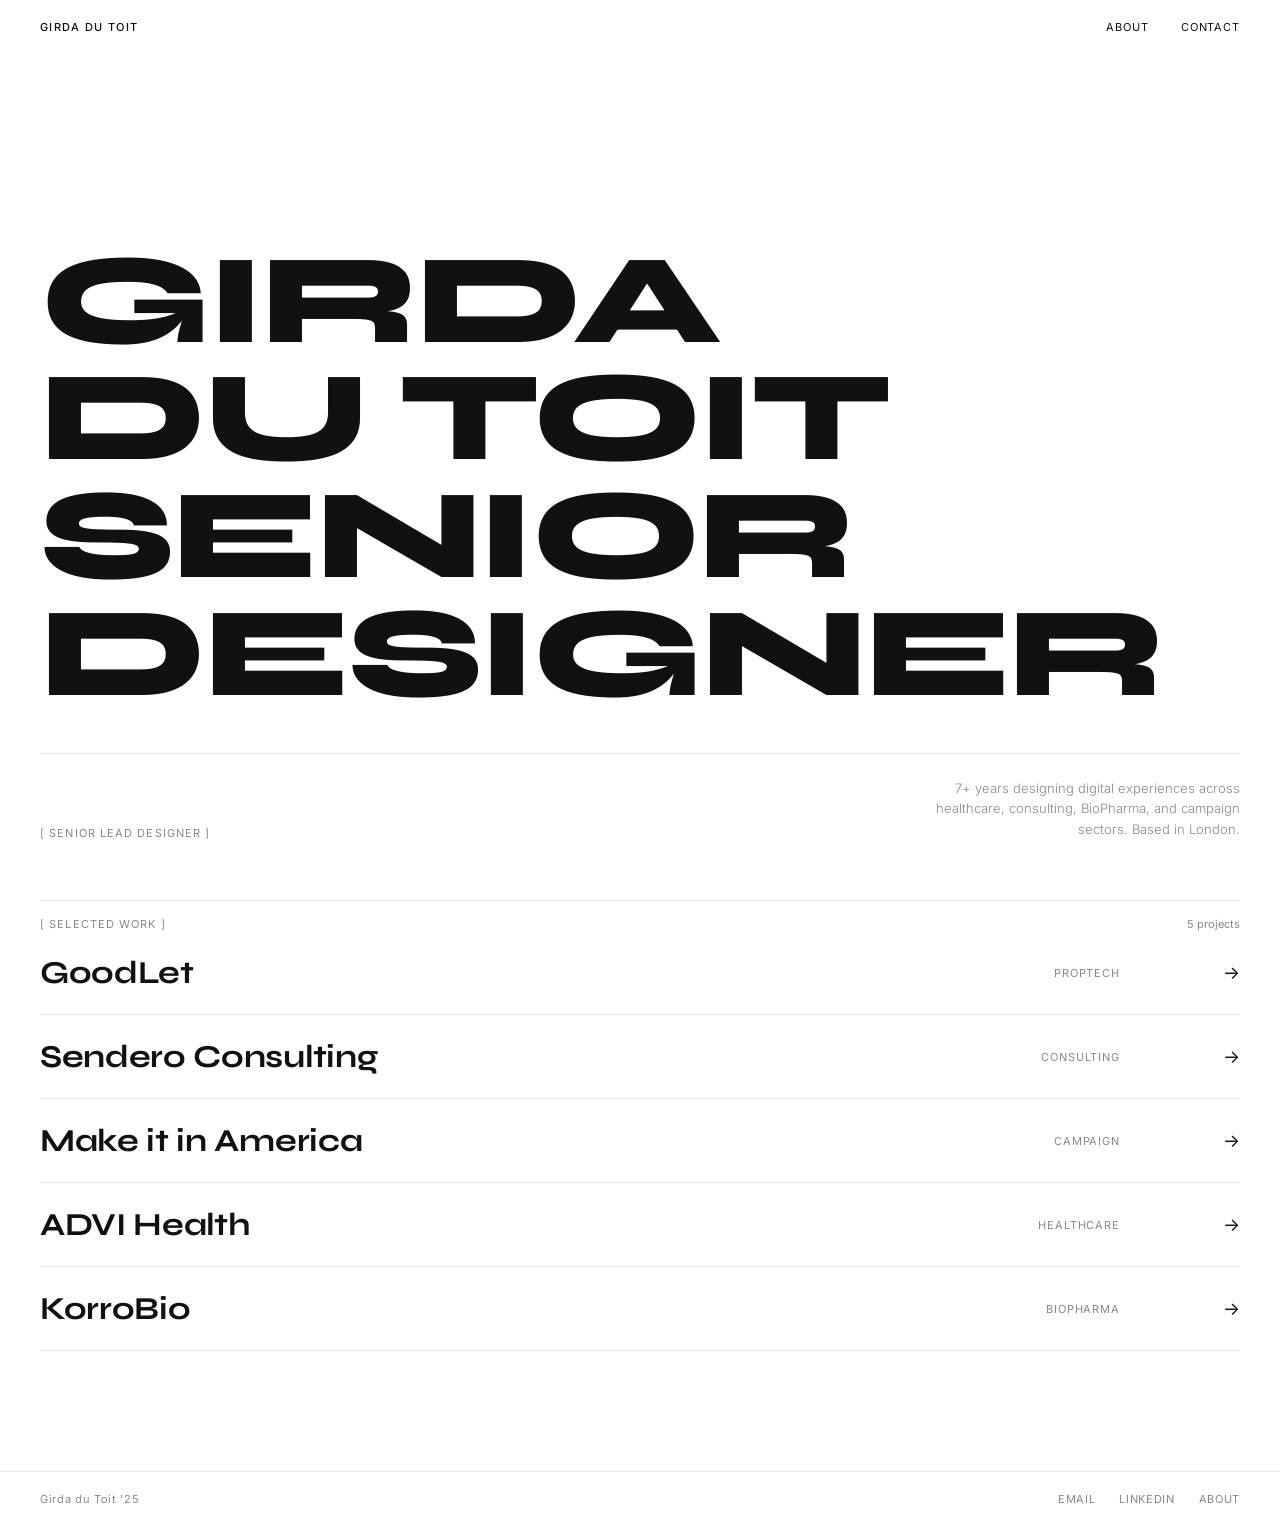
==== index.html @ a4d141b9 "Add files via upload" ====
<!DOCTYPE html>
<html lang="en">
<head>
    <meta charset="UTF-8">
    <meta name="viewport" content="width=device-width, initial-scale=1.0">
    <title>Girda du Toit — Senior Lead Designer</title>
    <meta name="description" content="Girda du Toit — Senior Lead Designer. 7+ years designing digital experiences across healthcare, consulting, BioPharma, and campaign sectors.">
    <link rel="preconnect" href="https://fonts.googleapis.com">
    <link rel="preconnect" href="https://fonts.gstatic.com" crossorigin>
    <link href="https://fonts.googleapis.com/css2?family=Inter:wght@300;400;500&family=Syne:wght@700;800&display=swap" rel="stylesheet">
    <link rel="icon" href="data:image/svg+xml,<svg xmlns='http://www.w3.org/2000/svg' viewBox='0 0 32 32'><rect width='32' height='32' fill='%23111'/><text x='6' y='23' font-size='18' font-weight='900' fill='white' font-family='sans-serif'>G</text></svg>">
    <style>
        *, *::before, *::after { box-sizing: border-box; margin: 0; padding: 0; }
        html { scroll-behavior: smooth; }

        :root {
            --black: #111111;
            --white: #ffffff;
            --grey: #888888;
            --light: #f5f5f5;
            --border: #e8e8e8;
        }

        body {
            font-family: 'Inter', sans-serif;
            background: var(--white);
            color: var(--black);
            min-height: 100vh;
            -webkit-font-smoothing: antialiased;
            overflow-x: hidden;
        }

        /* ── NAV ── */
        nav {
            position: fixed;
            top: 0; left: 0; right: 0;
            z-index: 50;
            display: flex;
            align-items: center;
            justify-content: space-between;
            padding: 20px 40px;
            background: rgba(255,255,255,0.92);
            backdrop-filter: blur(12px);
        }
        .nav-name {
            font-family: 'Inter', sans-serif;
            font-size: 11px;
            font-weight: 500;
            letter-spacing: 0.12em;
            text-transform: uppercase;
            color: var(--black);
            text-decoration: none;
        }
        .nav-links {
            display: flex;
            align-items: center;
            gap: 32px;
        }
        .nav-links a {
            font-size: 11px;
            font-weight: 400;
            letter-spacing: 0.08em;
            text-transform: uppercase;
            color: var(--black);
            text-decoration: none;
            transition: color 0.2s;
        }
        .nav-links a:hover { color: var(--grey); }

        /* ── HERO ── */
        .hero {
            min-height: 100vh;
            display: flex;
            flex-direction: column;
            justify-content: flex-end;
            padding: 0 40px 60px;
        }
        .hero-title {
            font-family: 'Syne', sans-serif;
            font-weight: 800;
            font-size: clamp(3.5rem, 10vw, 9rem);
            line-height: 0.92;
            letter-spacing: -0.02em;
            text-transform: uppercase;
            color: var(--black);
            margin-bottom: 40px;
        }
        .hero-meta {
            display: flex;
            align-items: flex-end;
            justify-content: space-between;
            flex-wrap: wrap;
            gap: 20px;
            border-top: 1px solid var(--border);
            padding-top: 24px;
        }
        .hero-role {
            font-size: 11px;
            font-weight: 400;
            letter-spacing: 0.1em;
            text-transform: uppercase;
            color: var(--grey);
        }
        .hero-desc {
            font-size: 13px;
            font-weight: 300;
            line-height: 1.6;
            color: var(--grey);
            max-width: 320px;
            text-align: right;
        }

        /* ── WORK SECTION ── */
        .work-section {
            padding: 0 40px 120px;
        }
        .work-header {
            display: flex;
            align-items: baseline;
            justify-content: space-between;
            border-top: 1px solid var(--border);
            padding-top: 16px;
            margin-bottom: 0;
        }
        .work-label {
            font-size: 11px;
            font-weight: 400;
            letter-spacing: 0.1em;
            text-transform: uppercase;
            color: var(--grey);
        }
        .work-count {
            font-size: 11px;
            color: var(--grey);
        }

        /* ── PROJECT ROWS ── */
        .project-row {
            display: grid;
            grid-template-columns: 1fr 120px 120px;
            align-items: center;
            padding: 22px 0;
            border-bottom: 1px solid var(--border);
            text-decoration: none;
            color: var(--black);
            transition: background 0.2s;
            cursor: pointer;
        }
        .project-row:hover { background: var(--light); margin: 0 -40px; padding-left: 40px; padding-right: 40px; }
        .project-name {
            font-family: 'Syne', sans-serif;
            font-size: clamp(1.2rem, 3vw, 2rem);
            font-weight: 700;
            letter-spacing: -0.01em;
            transition: opacity 0.2s;
        }
        .project-row:hover .project-name { opacity: 0.6; }
        .project-sector {
            font-size: 11px;
            font-weight: 400;
            letter-spacing: 0.08em;
            text-transform: uppercase;
            color: var(--grey);
            text-align: right;
        }
        .project-arrow {
            text-align: right;
            font-size: 18px;
            color: var(--black);
            transition: transform 0.2s;
        }
        .project-row:hover .project-arrow { transform: translateX(4px); }

        /* ── FOOTER ── */
        footer {
            display: flex;
            align-items: center;
            justify-content: space-between;
            padding: 20px 40px;
            border-top: 1px solid var(--border);
            flex-wrap: wrap;
            gap: 12px;
        }
        footer span {
            font-size: 11px;
            color: var(--grey);
            letter-spacing: 0.06em;
        }
        .footer-links {
            display: flex;
            gap: 24px;
        }
        .footer-links a {
            font-size: 11px;
            color: var(--grey);
            text-decoration: none;
            letter-spacing: 0.06em;
            text-transform: uppercase;
            transition: color 0.2s;
        }
        .footer-links a:hover { color: var(--black); }

        /* ── MOBILE ── */
        @media (max-width: 640px) {
            nav { padding: 16px 20px; }
            .hero { padding: 0 20px 48px; }
            .hero-desc { text-align: left; }
            .work-section { padding: 0 20px 80px; }
            .project-row { grid-template-columns: 1fr 80px; }
            .project-sector { display: none; }
            .project-row:hover { margin: 0 -20px; padding-left: 20px; padding-right: 20px; }
            footer { padding: 20px; }
        }
    </style>
</head>
<body>

<!-- NAV -->
<nav>
    <a href="index.html" class="nav-name">Girda du Toit</a>
    <div class="nav-links">
        <a href="about.html">About</a>
        <a href="mailto:girdadutoit@gmail.com">Contact</a>
    </div>
</nav>

<!-- HERO -->
<section class="hero">
    <h1 class="hero-title">Girda<br>du Toit<br>Senior<br>Designer</h1>
    <div class="hero-meta">
        <span class="hero-role">[ Senior Lead Designer ]</span>
        <p class="hero-desc">7+ years designing digital experiences across healthcare, consulting, BioPharma, and campaign sectors. Based in London.</p>
    </div>
</section>

<!-- WORK -->
<section class="work-section">
    <div class="work-header">
        <span class="work-label">[ Selected Work ]</span>
        <span class="work-count">5 projects</span>
    </div>
    <div id="project-list"></div>
</section>

<!-- FOOTER -->
<footer>
    <span>Girda du Toit '25</span>
    <div class="footer-links">
        <a href="mailto:girdadutoit@gmail.com">Email</a>
        <a href="https://www.linkedin.com/in/girdadutoit" target="_blank">LinkedIn</a>
        <a href="about.html">About</a>
    </div>
</footer>

<script>
    const projects = [
        { name: 'GoodLet',             sector: 'PropTech',     url: 'goodlet-case-study.html' },
        { name: 'Sendero Consulting',  sector: 'Consulting',   url: 'sendero-case-study.html' },
        { name: 'Make it in America',  sector: 'Campaign',     url: 'makeit-case-study.html' },
        { name: 'ADVI Health',         sector: 'Healthcare',   url: 'advi-case-study.html' },
        { name: 'KorroBio',            sector: 'BioPharma',    url: 'korrobio-case-study.html' },
    ];

    document.getElementById('project-list').innerHTML = projects.map(p => `
        <a class="project-row" href="${p.url}">
            <span class="project-name">${p.name}</span>
            <span class="project-sector">${p.sector}</span>
            <span class="project-arrow">→</span>
        </a>
    `).join('');
</script>

</body>
</html>
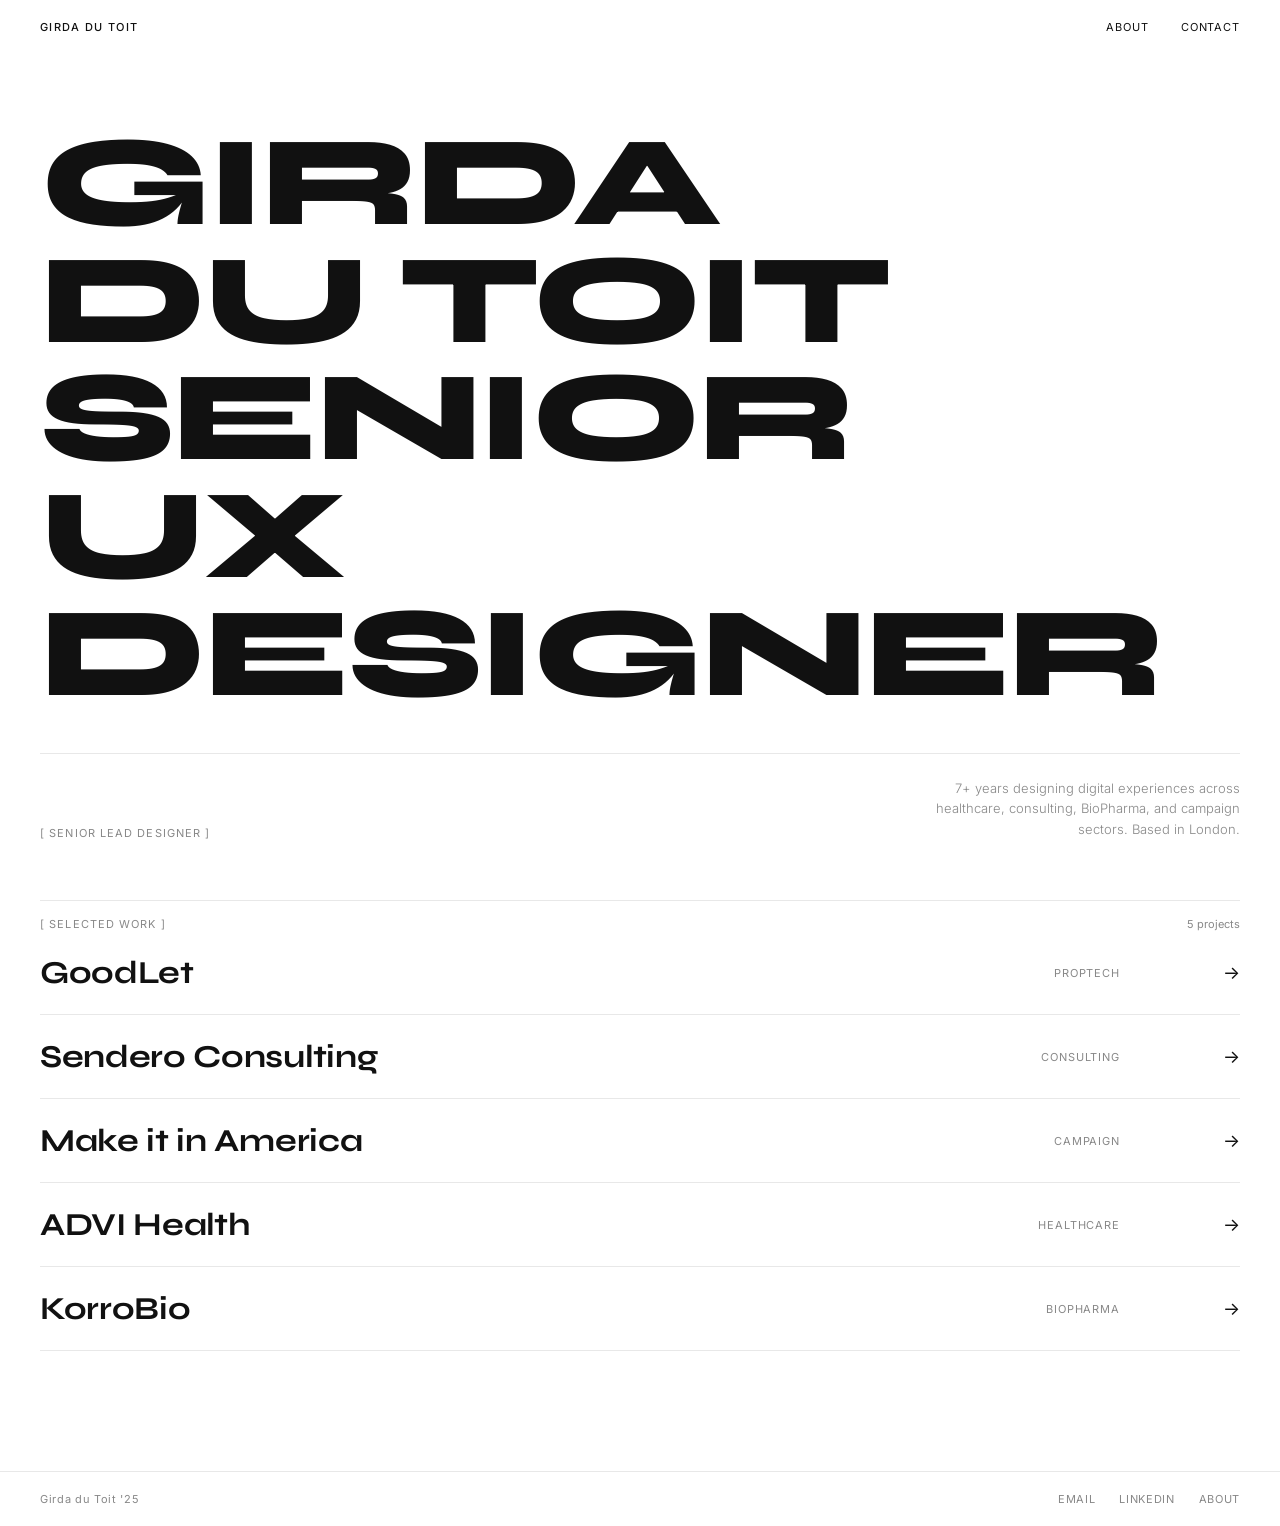
==== commit 6a5890e4: "Update job title from Designer to UX Designer" ====
--- a/index.html
+++ b/index.html
@@ -226,7 +226,7 @@
 
 <!-- HERO -->
 <section class="hero">
-    <h1 class="hero-title">Girda<br>du Toit<br>Senior<br>Designer</h1>
+    <h1 class="hero-title">Girda<br>du Toit<br>Senior<br>UX<br>Designer</h1>
     <div class="hero-meta">
         <span class="hero-role">[ Senior Lead Designer ]</span>
         <p class="hero-desc">7+ years designing digital experiences across healthcare, consulting, BioPharma, and campaign sectors. Based in London.</p>
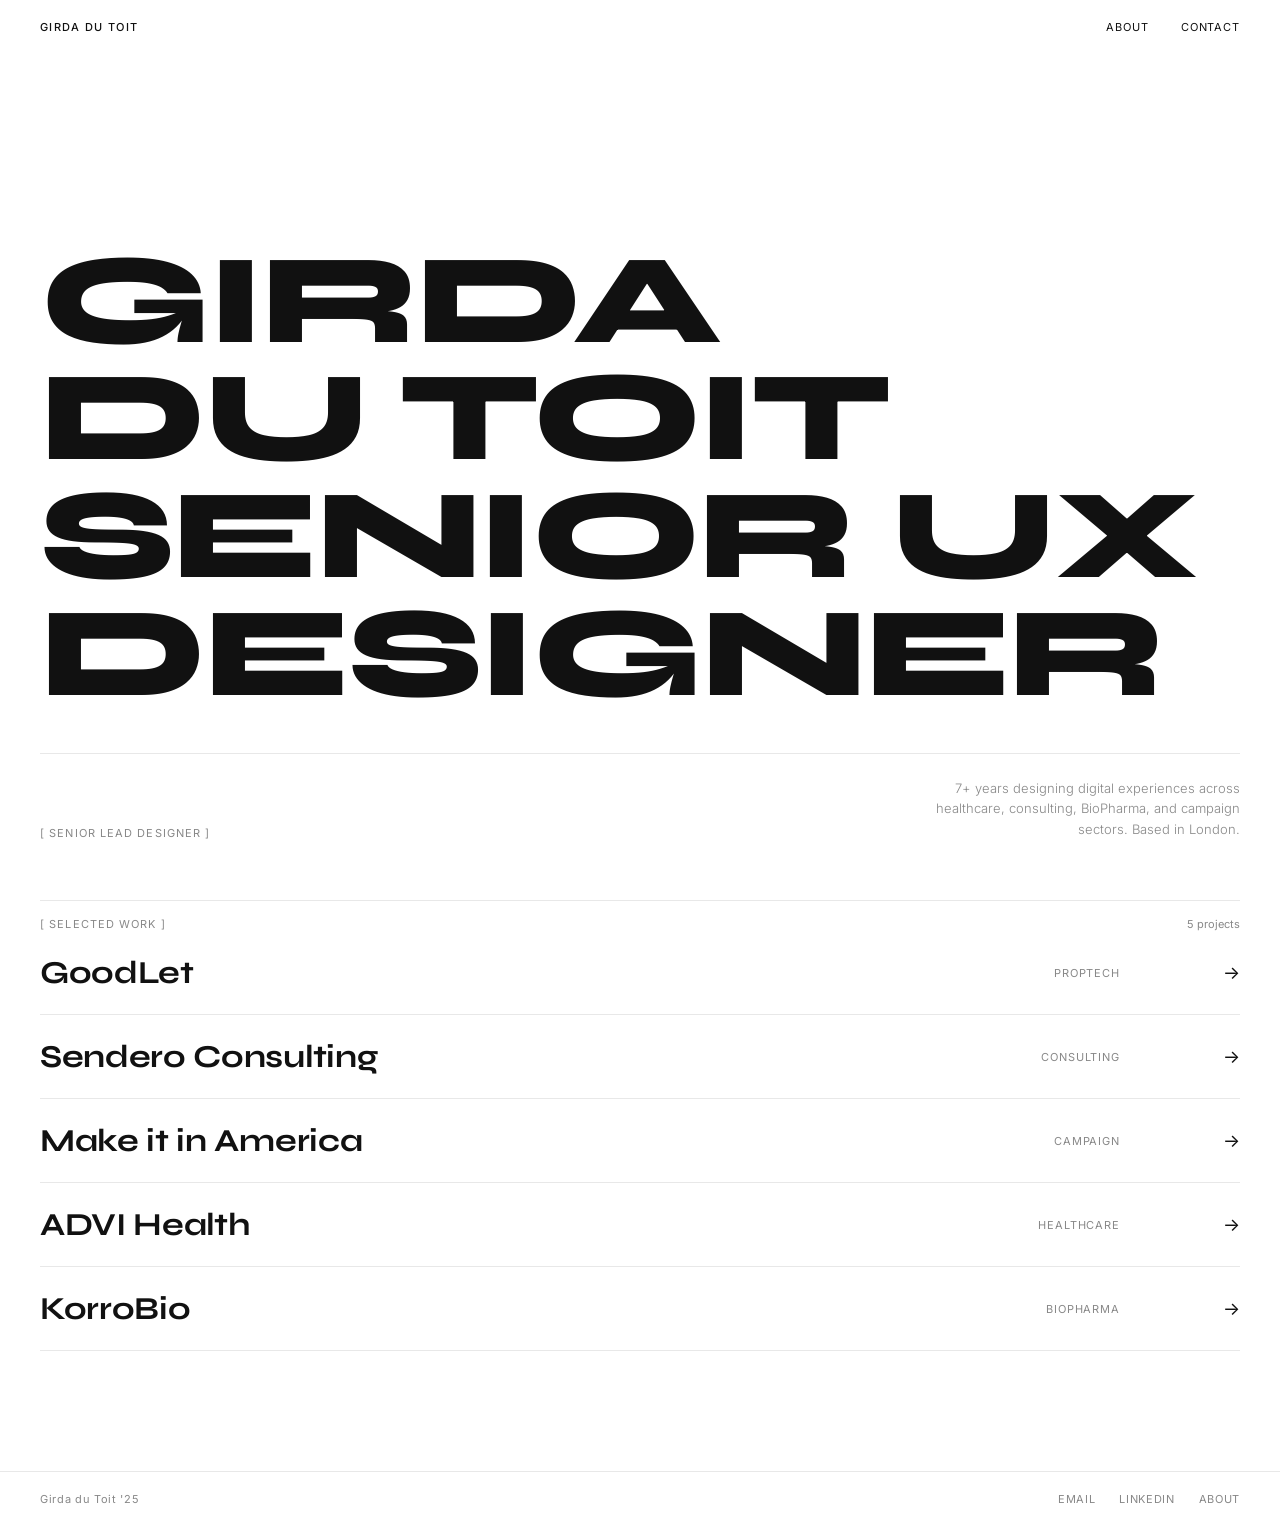
==== commit 990e4abb: "Update index.html" ====
--- a/index.html
+++ b/index.html
@@ -226,7 +226,7 @@
 
 <!-- HERO -->
 <section class="hero">
-    <h1 class="hero-title">Girda<br>du Toit<br>Senior<br>UX<br>Designer</h1>
+    <h1 class="hero-title">Girda<br>du Toit<br>Senior UX<br>Designer</h1>
     <div class="hero-meta">
         <span class="hero-role">[ Senior Lead Designer ]</span>
         <p class="hero-desc">7+ years designing digital experiences across healthcare, consulting, BioPharma, and campaign sectors. Based in London.</p>
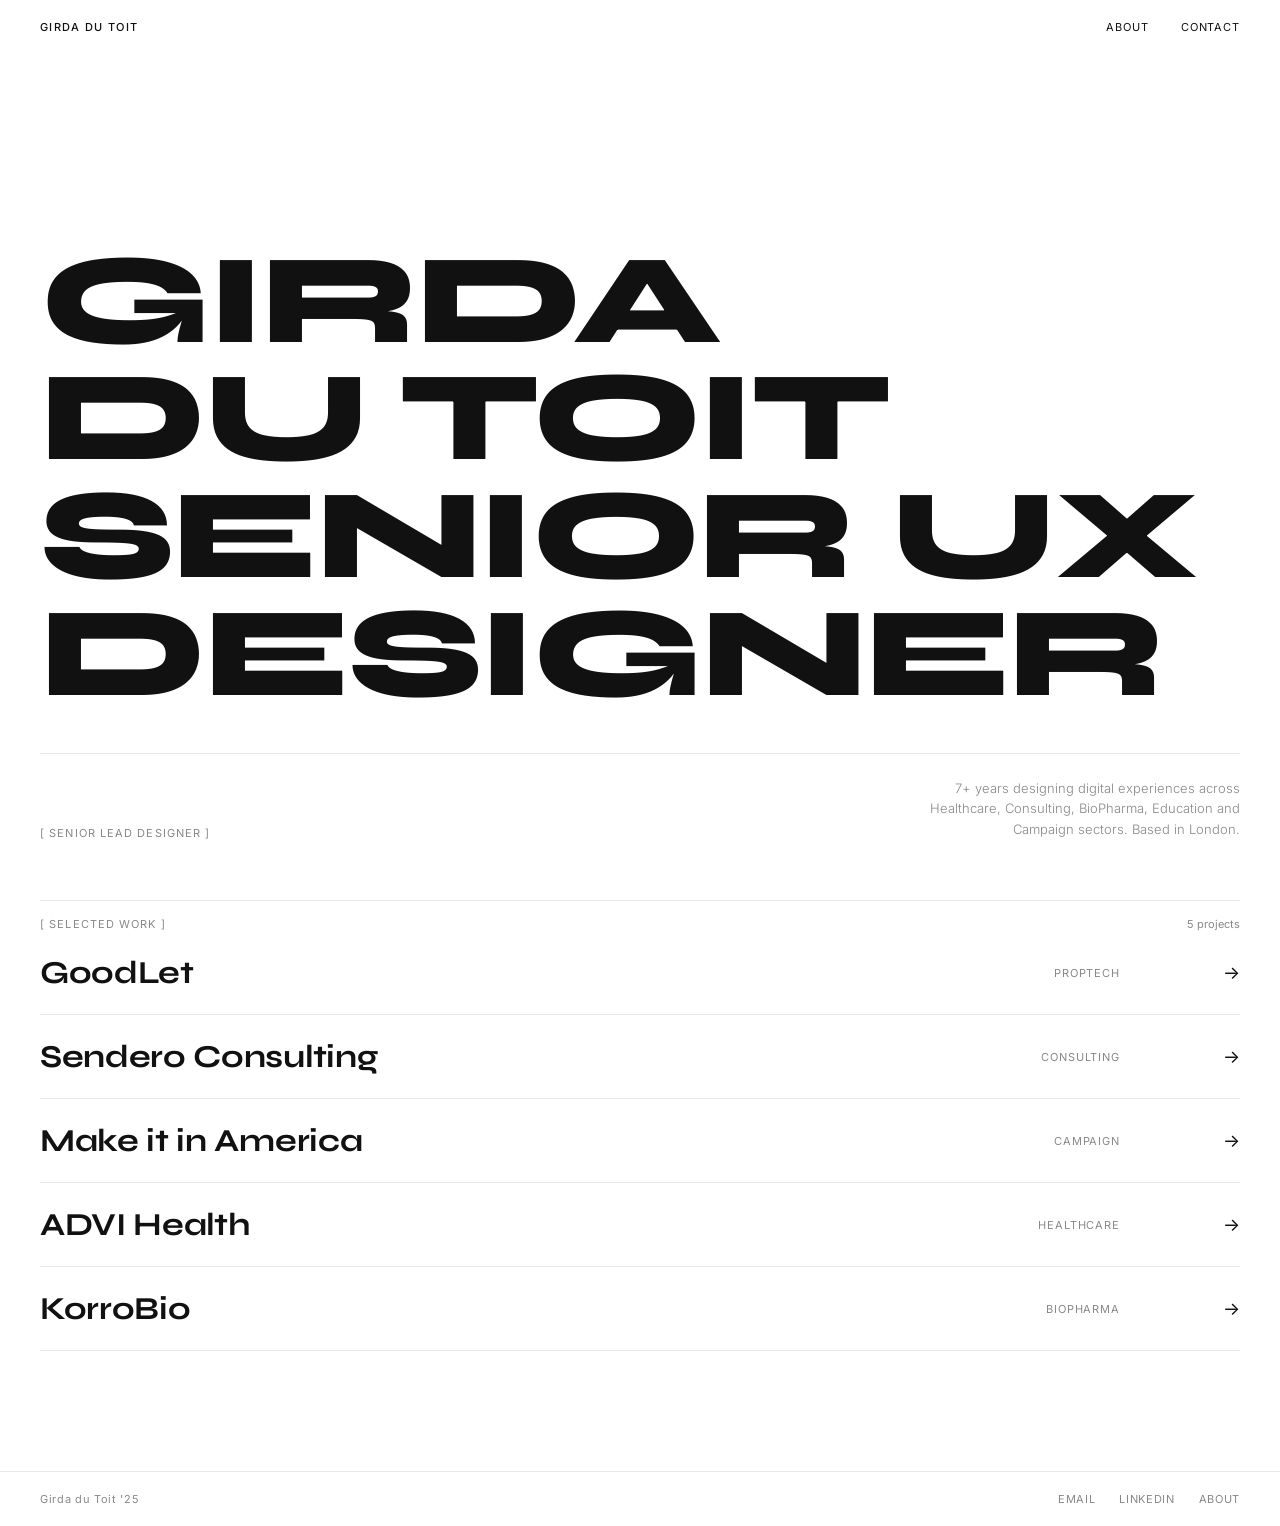
==== commit 4994ea77: "Update hero description with new sectors" ====
--- a/index.html
+++ b/index.html
@@ -229,7 +229,7 @@
     <h1 class="hero-title">Girda<br>du Toit<br>Senior UX<br>Designer</h1>
     <div class="hero-meta">
         <span class="hero-role">[ Senior Lead Designer ]</span>
-        <p class="hero-desc">7+ years designing digital experiences across healthcare, consulting, BioPharma, and campaign sectors. Based in London.</p>
+        <p class="hero-desc">7+ years designing digital experiences across Healthcare, Consulting, BioPharma, Education and Campaign sectors. Based in London.</p>
     </div>
 </section>
 
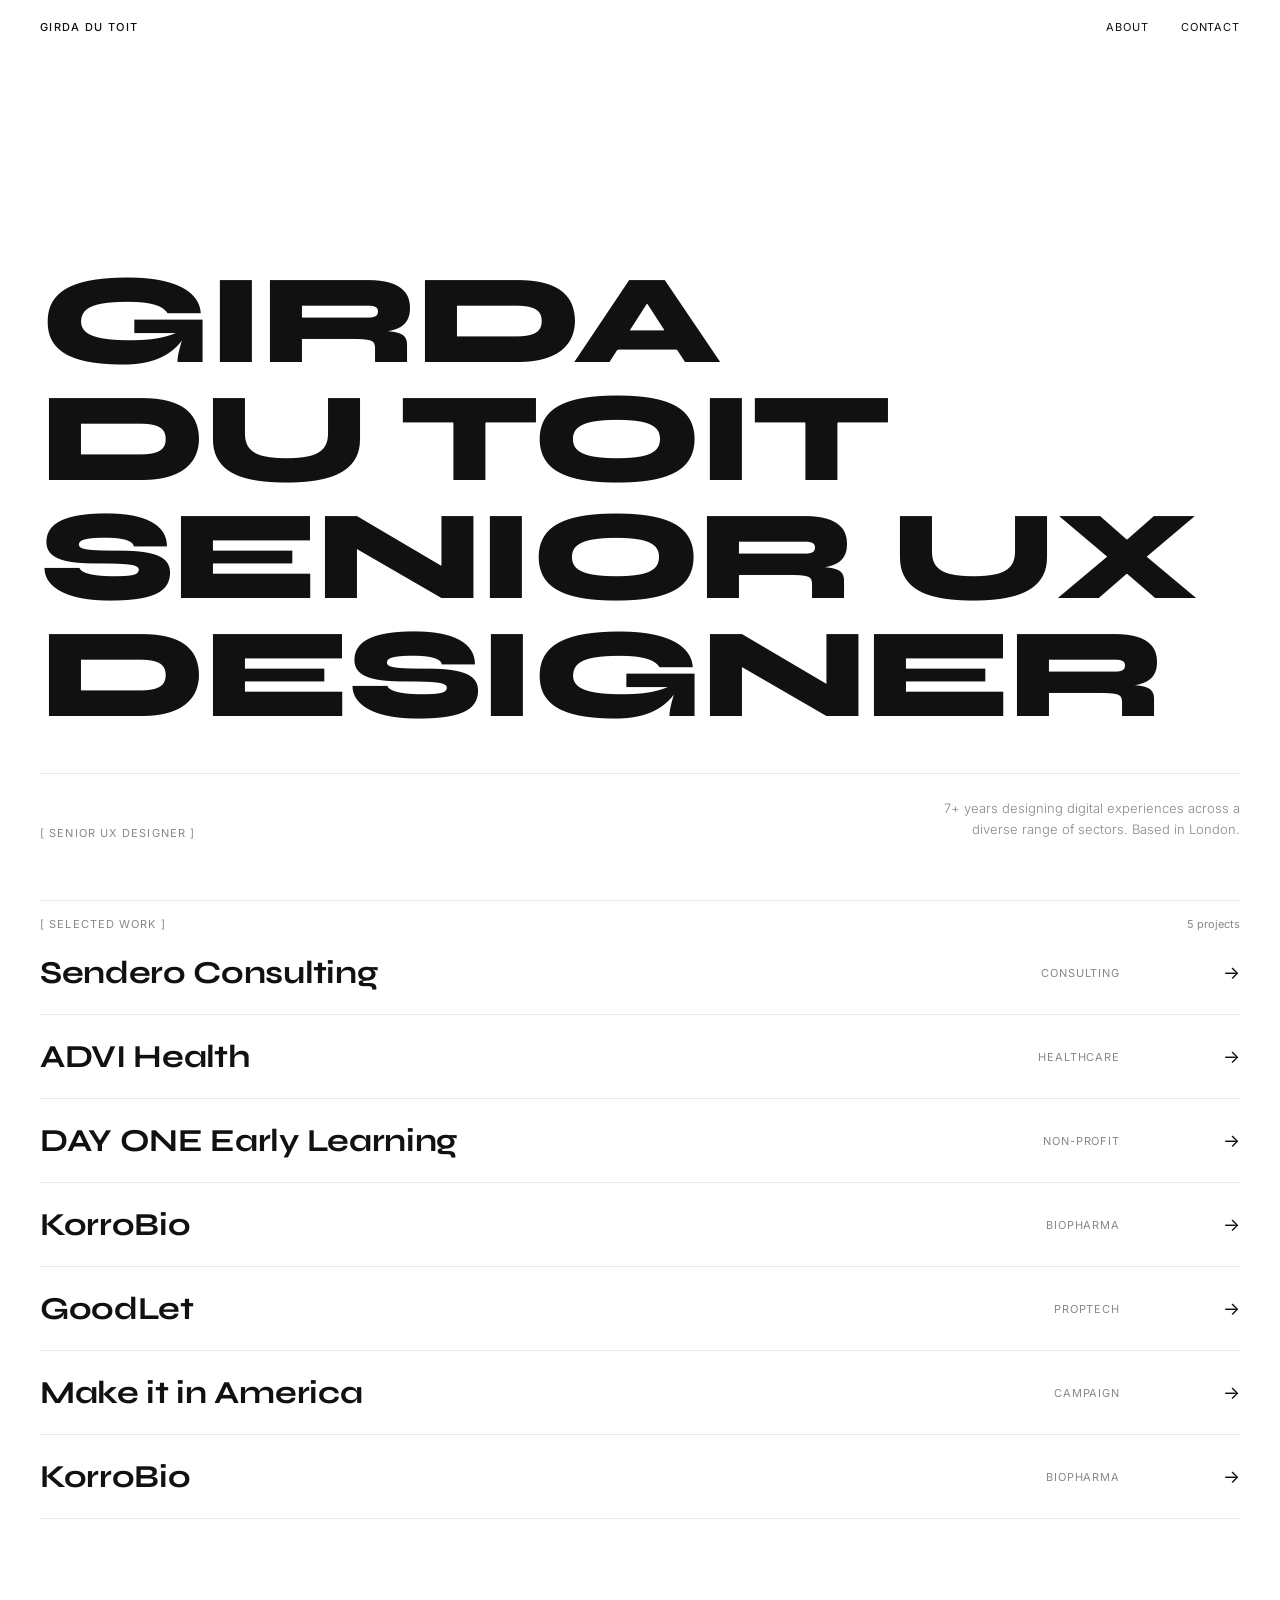
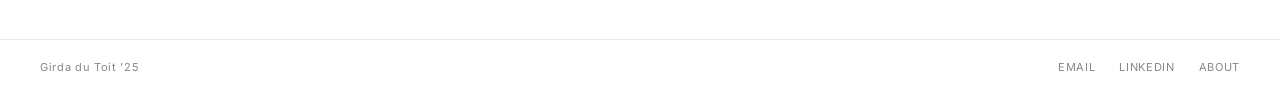
==== commit 3091d5e4: "Update title and role to Senior UX Designer" ====
--- a/index.html
+++ b/index.html
@@ -3,8 +3,8 @@
 <head>
     <meta charset="UTF-8">
     <meta name="viewport" content="width=device-width, initial-scale=1.0">
-    <title>Girda du Toit — Senior Lead Designer</title>
-    <meta name="description" content="Girda du Toit — Senior Lead Designer. 7+ years designing digital experiences across healthcare, consulting, BioPharma, and campaign sectors.">
+    <title>Girda du Toit — Senior UX Designer</title>
+    <meta name="description" content="Girda du Toit — Senior UX Designer. 7+ years designing digital experiences across a diverse range of sectors.">
     <link rel="preconnect" href="https://fonts.googleapis.com">
     <link rel="preconnect" href="https://fonts.gstatic.com" crossorigin>
     <link href="https://fonts.googleapis.com/css2?family=Inter:wght@300;400;500&family=Syne:wght@700;800&display=swap" rel="stylesheet">
@@ -228,8 +228,8 @@
 <section class="hero">
     <h1 class="hero-title">Girda<br>du Toit<br>Senior UX<br>Designer</h1>
     <div class="hero-meta">
-        <span class="hero-role">[ Senior Lead Designer ]</span>
-        <p class="hero-desc">7+ years designing digital experiences across Healthcare, Consulting, BioPharma, Education and Campaign sectors. Based in London.</p>
+        <span class="hero-role">[ Senior UX Designer ]</span>
+        <p class="hero-desc">7+ years designing digital experiences across a diverse range of sectors. Based in London.</p>
     </div>
 </section>
 
@@ -254,10 +254,12 @@
 
 <script>
     const projects = [
+        { name: 'Sendero Consulting',  sector: 'Consulting',   url: 'sendero-case-study.html' },
+        { name: 'ADVI Health',         sector: 'Healthcare',   url: 'advi-case-study.html' },
+        { name: 'DAY ONE Early Learning', sector: 'Non-profit',    url: 'korrobio-case-study.html' },
+        { name: 'KorroBio',            sector: 'BioPharma',    url: 'korrobio-case-study.html' },
         { name: 'GoodLet',             sector: 'PropTech',     url: 'goodlet-case-study.html' },
-        { name: 'Sendero Consulting',  sector: 'Consulting',   url: 'sendero-case-study.html' },
         { name: 'Make it in America',  sector: 'Campaign',     url: 'makeit-case-study.html' },
-        { name: 'ADVI Health',         sector: 'Healthcare',   url: 'advi-case-study.html' },
         { name: 'KorroBio',            sector: 'BioPharma',    url: 'korrobio-case-study.html' },
     ];
 
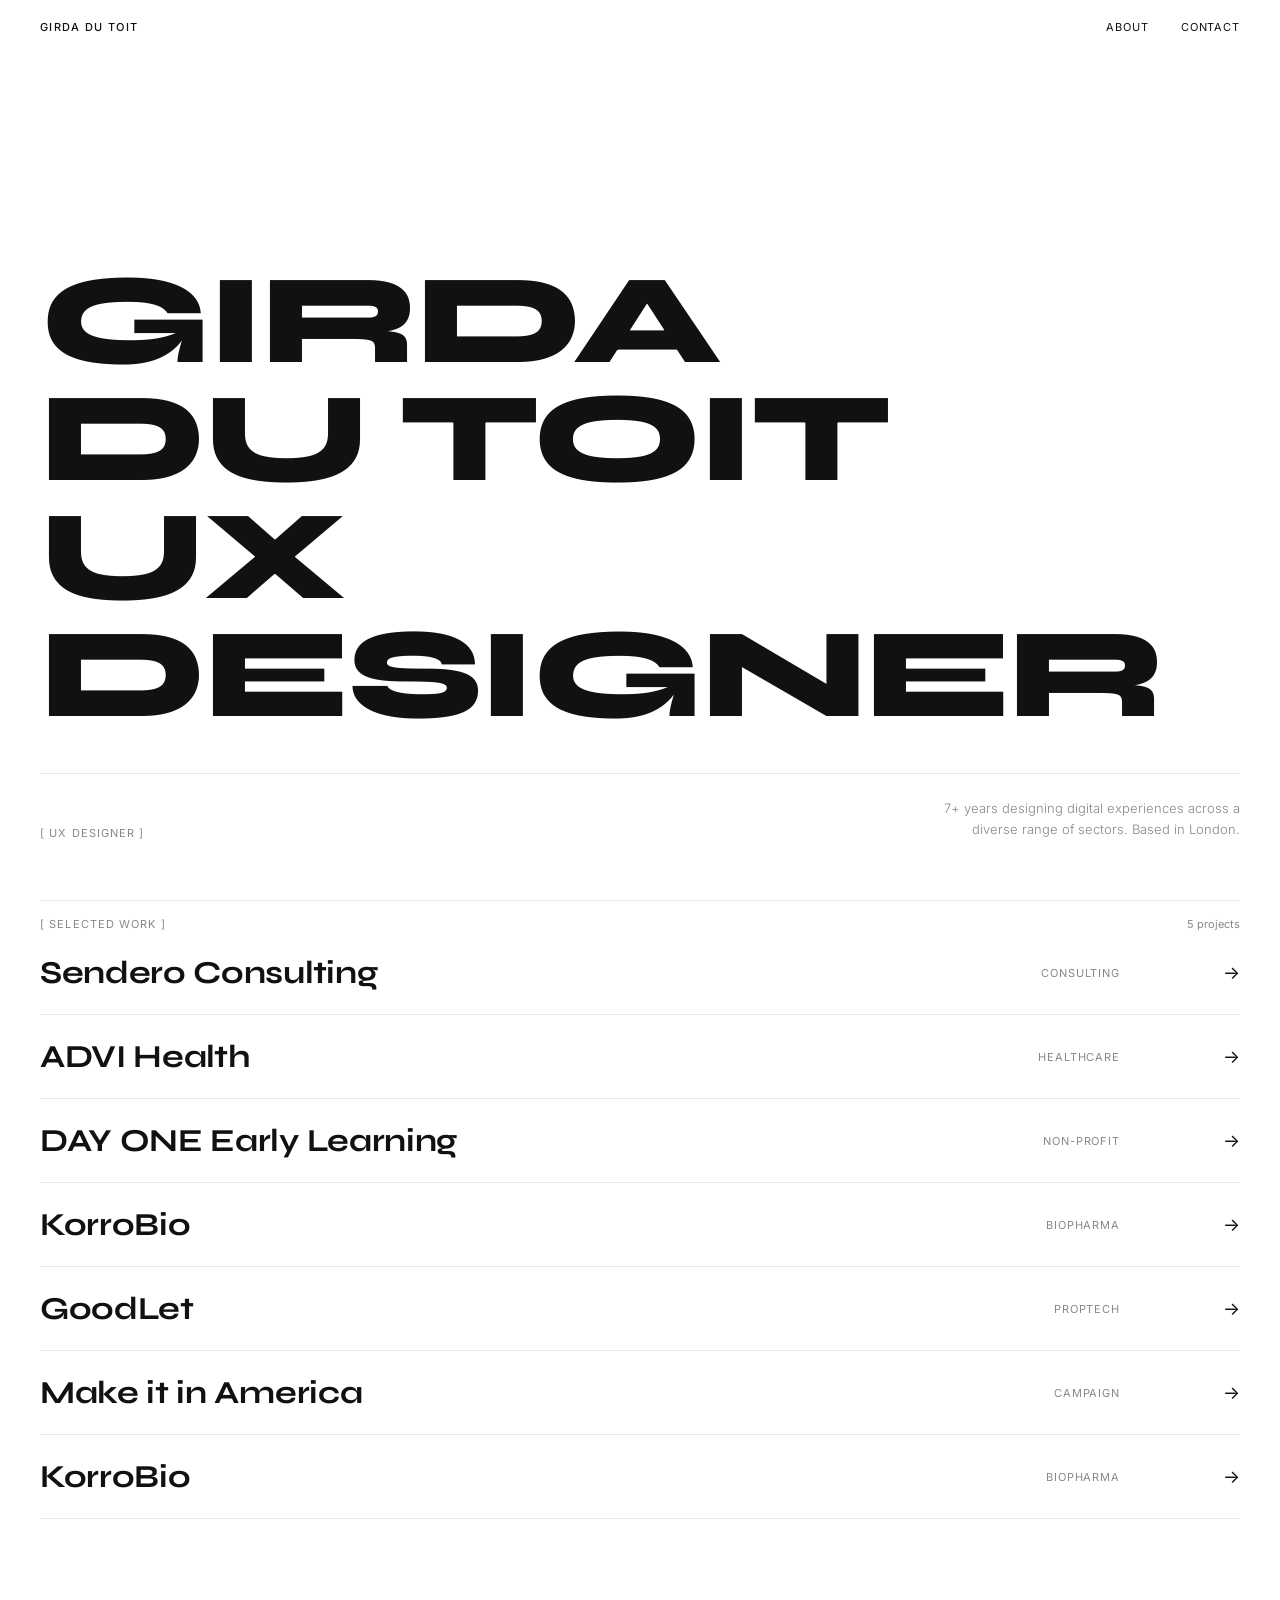
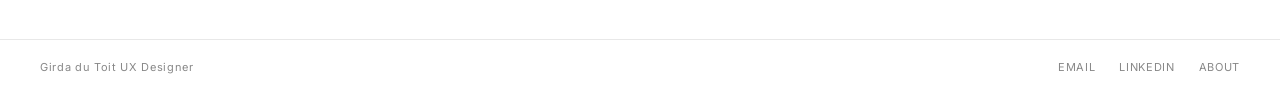
==== commit 47a283a5: "Update title and role from 'Senior UX Designer' to 'UX Designer'" ====
--- a/index.html
+++ b/index.html
@@ -3,8 +3,8 @@
 <head>
     <meta charset="UTF-8">
     <meta name="viewport" content="width=device-width, initial-scale=1.0">
-    <title>Girda du Toit — Senior UX Designer</title>
-    <meta name="description" content="Girda du Toit — Senior UX Designer. 7+ years designing digital experiences across a diverse range of sectors.">
+    <title>Girda du Toit — UX Designer</title>
+    <meta name="description" content="Girda du Toit — UX Designer. 7+ years designing digital experiences across a diverse range of sectors.">
     <link rel="preconnect" href="https://fonts.googleapis.com">
     <link rel="preconnect" href="https://fonts.gstatic.com" crossorigin>
     <link href="https://fonts.googleapis.com/css2?family=Inter:wght@300;400;500&family=Syne:wght@700;800&display=swap" rel="stylesheet">
@@ -226,9 +226,9 @@
 
 <!-- HERO -->
 <section class="hero">
-    <h1 class="hero-title">Girda<br>du Toit<br>Senior UX<br>Designer</h1>
+    <h1 class="hero-title">Girda<br>du Toit<br> UX<br>Designer</h1>
     <div class="hero-meta">
-        <span class="hero-role">[ Senior UX Designer ]</span>
+        <span class="hero-role">[ UX Designer ]</span>
         <p class="hero-desc">7+ years designing digital experiences across a diverse range of sectors. Based in London.</p>
     </div>
 </section>
@@ -244,7 +244,7 @@
 
 <!-- FOOTER -->
 <footer>
-    <span>Girda du Toit '25</span>
+    <span>Girda du Toit UX Designer</span>
     <div class="footer-links">
         <a href="mailto:girdadutoit@gmail.com">Email</a>
         <a href="https://www.linkedin.com/in/girdadutoit" target="_blank">LinkedIn</a>
@@ -256,7 +256,7 @@
     const projects = [
         { name: 'Sendero Consulting',  sector: 'Consulting',   url: 'sendero-case-study.html' },
         { name: 'ADVI Health',         sector: 'Healthcare',   url: 'advi-case-study.html' },
-        { name: 'DAY ONE Early Learning', sector: 'Non-profit',    url: 'korrobio-case-study.html' },
+        { name: 'DAY ONE Early Learning', sector: 'Non-profit',    url: 'dayone-case-study.html' },
         { name: 'KorroBio',            sector: 'BioPharma',    url: 'korrobio-case-study.html' },
         { name: 'GoodLet',             sector: 'PropTech',     url: 'goodlet-case-study.html' },
         { name: 'Make it in America',  sector: 'Campaign',     url: 'makeit-case-study.html' },
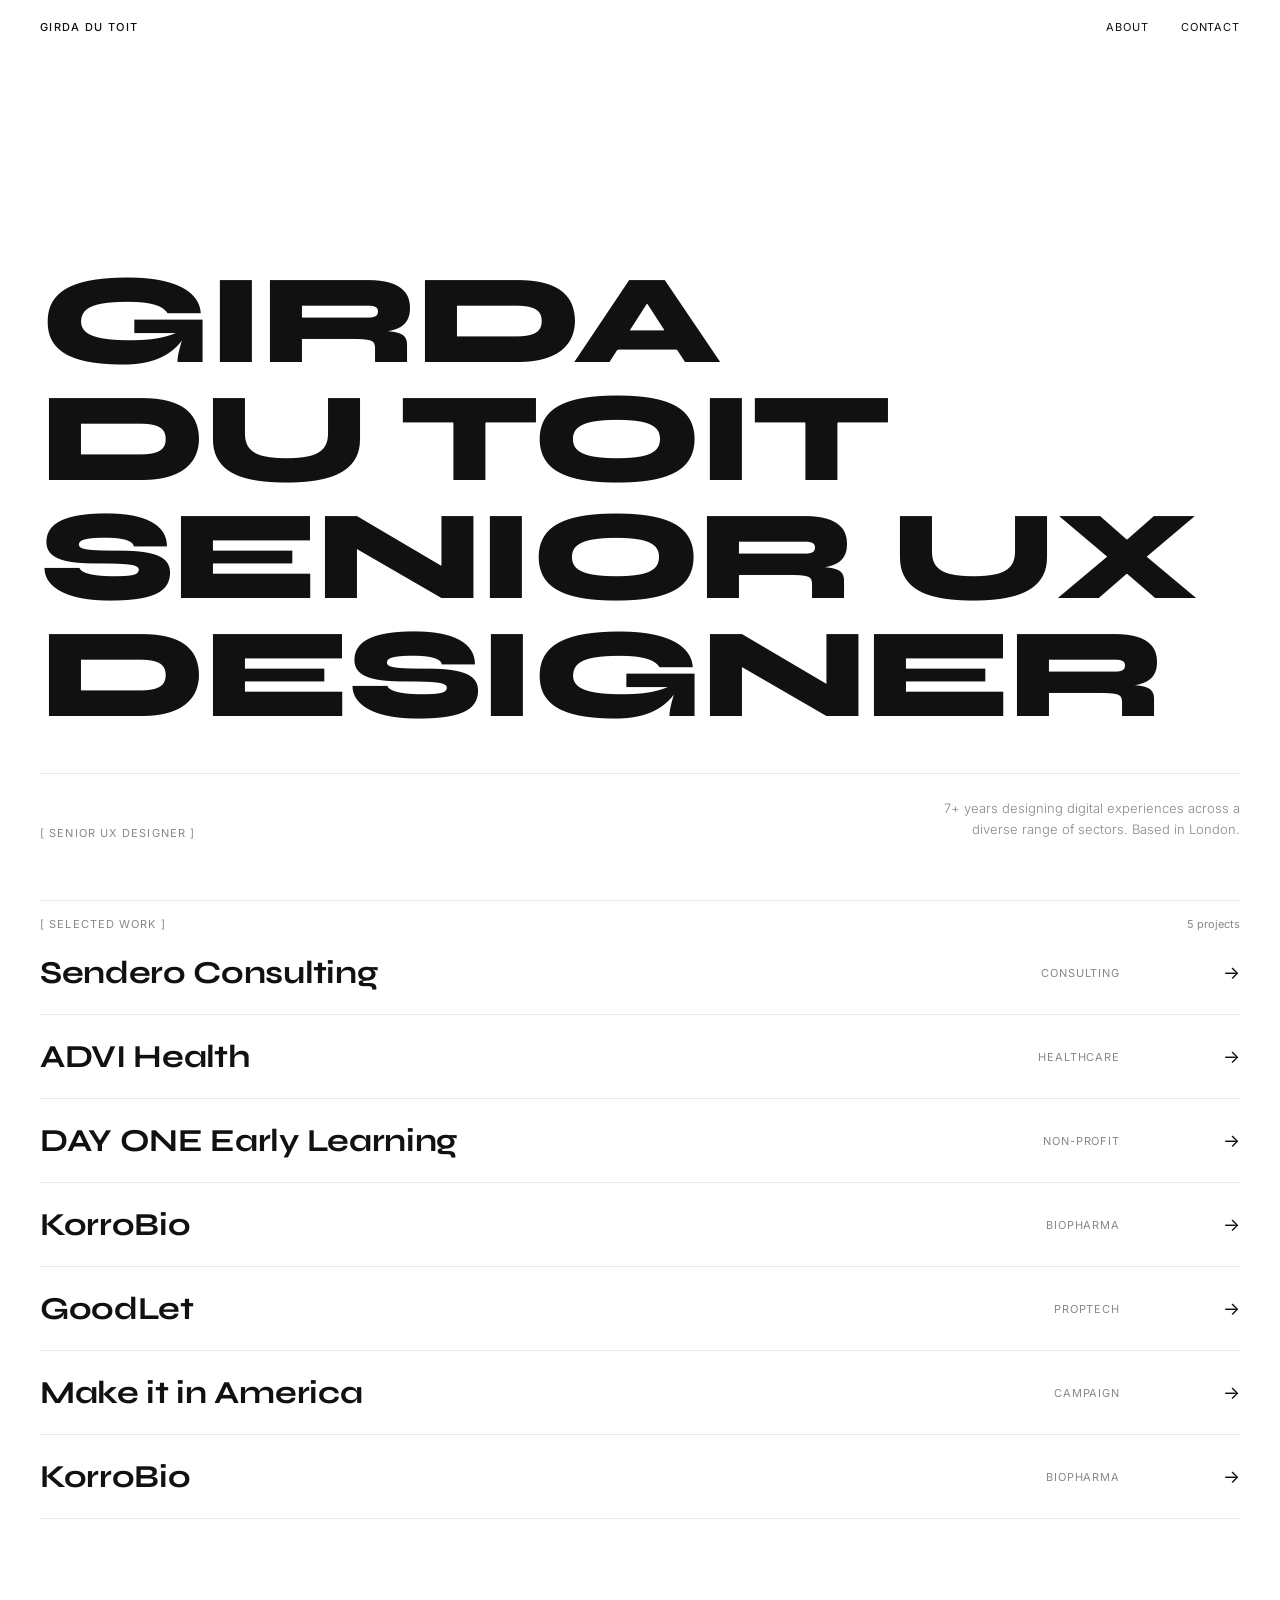
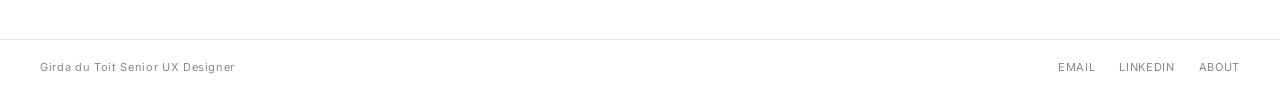
==== commit a40d0837: "Update title and role to Senior UX Designer" ====
--- a/index.html
+++ b/index.html
@@ -3,8 +3,8 @@
 <head>
     <meta charset="UTF-8">
     <meta name="viewport" content="width=device-width, initial-scale=1.0">
-    <title>Girda du Toit — UX Designer</title>
-    <meta name="description" content="Girda du Toit — UX Designer. 7+ years designing digital experiences across a diverse range of sectors.">
+    <title>Girda du Toit — Senior UX Designer</title>
+    <meta name="description" content="Girda du Toit — Senior UX Designer. 7+ years designing digital experiences across a diverse range of sectors.">
     <link rel="preconnect" href="https://fonts.googleapis.com">
     <link rel="preconnect" href="https://fonts.gstatic.com" crossorigin>
     <link href="https://fonts.googleapis.com/css2?family=Inter:wght@300;400;500&family=Syne:wght@700;800&display=swap" rel="stylesheet">
@@ -226,9 +226,9 @@
 
 <!-- HERO -->
 <section class="hero">
-    <h1 class="hero-title">Girda<br>du Toit<br> UX<br>Designer</h1>
+    <h1 class="hero-title">Girda<br>du Toit<br> Senior UX<br>Designer</h1>
     <div class="hero-meta">
-        <span class="hero-role">[ UX Designer ]</span>
+        <span class="hero-role">[ Senior UX Designer ]</span>
         <p class="hero-desc">7+ years designing digital experiences across a diverse range of sectors. Based in London.</p>
     </div>
 </section>
@@ -244,7 +244,7 @@
 
 <!-- FOOTER -->
 <footer>
-    <span>Girda du Toit UX Designer</span>
+    <span>Girda du Toit  Senior UX Designer</span>
     <div class="footer-links">
         <a href="mailto:girdadutoit@gmail.com">Email</a>
         <a href="https://www.linkedin.com/in/girdadutoit" target="_blank">LinkedIn</a>
